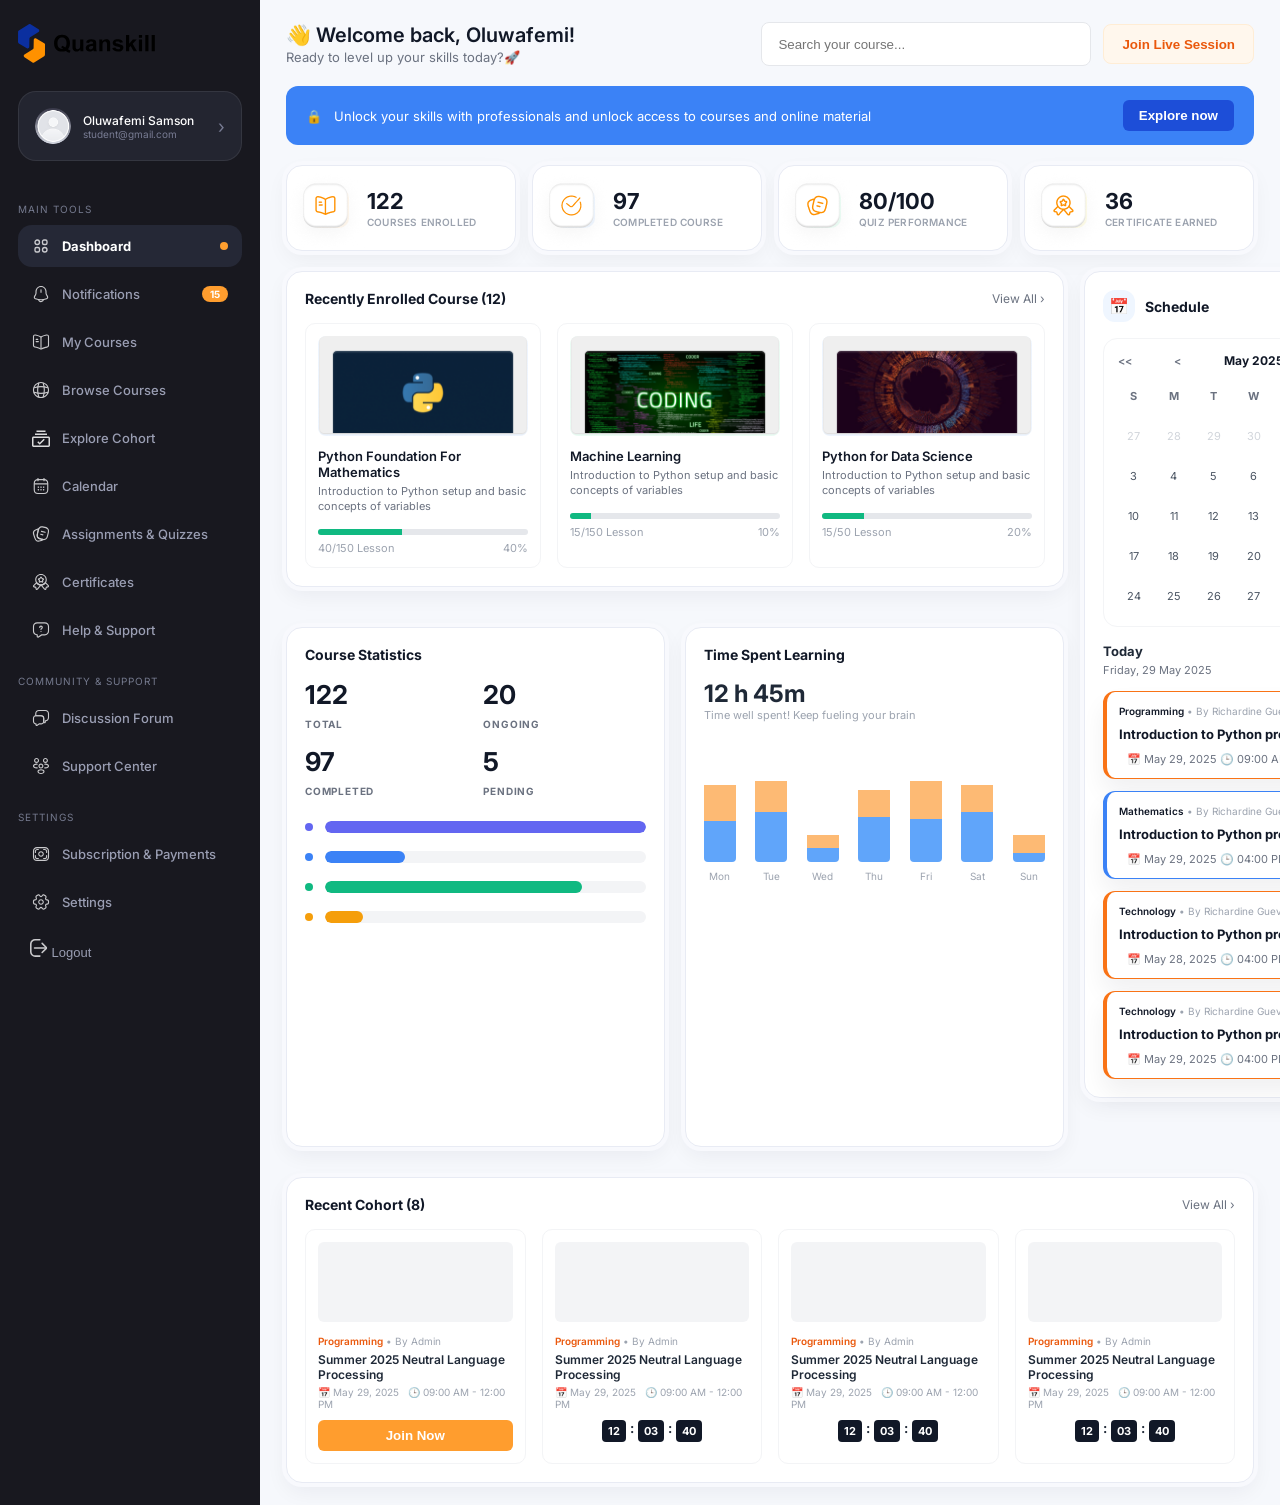
==== index.html @ ac705df4 "Rename dashboard.html to index.html" ====
<!DOCTYPE html>
<html lang="en">
<head>
    <meta charset="UTF-8">
    <meta name="viewport" content="width=device-width, initial-scale=1.0">
    <title>Quanskill Dashboard</title>
    <link rel="stylesheet" href="css/dashboard.css">
    <link href="https://fonts.googleapis.com/css2?family=Inter:wght@300;400;500;600;700&display=swap" rel="stylesheet">
</head>
<body>
<div class="app">
    <div class="dashboard">
        <aside class="sidebar">
    <div class="logo">
                <img src="images/logo.svg" alt="Quanskill logo" class="logo-img">
    </div>

    <div class="profile">
                <img src="images/avatar.png" alt="Profile" class="avatar-fallback">
        <div class="profile-info">
            <h4>Oluwafemi Samson</h4>
                    <span>student@gmail.com</span>
        </div>
                <span class="profile-arrow">›</span>
    </div>

        <p class="menu-title">MAIN TOOLS</p>
            <nav class="nav-section">
                <ul>
                    <li class="menu-item active">
                        <div class="menu-item-left">
                            <img src="images/dashboard-icon.svg" alt="" class="menu-icon">
                            <span>Dashboard</span>
                        </div>
                        <span class="dot"></span>
                    </li>
                    <li class="menu-item">
                        <div class="menu-item-left">
                            <img src="images/notifications-icon.svg" alt="" class="menu-icon">
                            <span>Notifications</span>
                        </div>
                        <span class="badge">15</span>
                    </li>
                    <li class="menu-item">
                        <div class="menu-item-left">
                            <img src="images/courses-icon.svg" alt="" class="menu-icon">
                            <span>My Courses</span>
                        </div>
                    </li>
                    <li class="menu-item">
                        <div class="menu-item-left">
                            <img src="images/browse-icon.svg" alt="" class="menu-icon">
                            <span>Browse Courses</span>
                        </div>
                    </li>
                    <li class="menu-item">
                        <div class="menu-item-left">
                            <img src="images/cohort-icon.svg" alt="" class="menu-icon">
                            <span>Explore Cohort</span>
                        </div>
                    </li>
                    <li class="menu-item">
                        <div class="menu-item-left">
                            <img src="images/calendar-icon.svg" alt="" class="menu-icon">
                            <span>Calendar</span>
                        </div>
                    </li>
                    <li class="menu-item">
                        <div class="menu-item-left">
                            <img src="images/assignments-icon.svg" alt="" class="menu-icon">
                            <span>Assignments &amp; Quizzes</span>
                        </div>
                    </li>
                    <li class="menu-item">
                        <div class="menu-item-left">
                            <img src="images/certificates-icon.svg" alt="" class="menu-icon">
                            <span>Certificates</span>
                        </div>
                    </li>
                    <li class="menu-item">
                        <div class="menu-item-left">
                            <img src="images/help-icon.svg" alt="" class="menu-icon">
                            <span>Help &amp; Support</span>
                        </div>
                    </li>
                </ul>
            </nav>

        <p class="menu-title">COMMUNITY &amp; SUPPORT</p>
            <nav class="nav-section">
                <ul>
                    <li class="menu-item">
                        <div class="menu-item-left">
                            <img src="images/forum-icon.svg" alt="" class="menu-icon">
                            <span>Discussion Forum</span>
                        </div>
                    </li>
                    <li class="menu-item">
                        <div class="menu-item-left">
                            <img src="images/support-icon.svg" alt="" class="menu-icon">
                            <span>Support Center</span>
                        </div>
                    </li>
                </ul>
            </nav>

        <p class="menu-title">SETTINGS</p>
            <nav class="nav-section">
                <ul>
                    <li class="menu-item">
                        <div class="menu-item-left">
                            <img src="images/payments-icon.svg" alt="" class="menu-icon">
                            <span>Subscription &amp; Payments</span>
                        </div>
                    </li>
                    <li class="menu-item">
                        <div class="menu-item-left">
                            <img src="images/settings-icon.svg" alt="" class="menu-icon">
                            <span>Settings</span>
                        </div>
                    </li>
                </ul>
                 <button class="logout">
                    <img src="images/logout-icon.svg" alt="" class="menu-icon">
                    Logout</button>
    </nav>

           
</aside>

        <main class="main-content">
            <header class="header">
                <div class="welcome">
                    <h2>👋 Welcome back, Oluwafemi!</h2>
                    <p>Ready to level up your skills today?🚀</p>
                </div>
                <div class="header-actions">
                    <div class="search-container">
                        <i class="bi bi-search"></i>
                        <input type="text" placeholder="Search your course..." class="search">
                    </div>
                    <button class="live-btn">Join Live Session</button>
                </div>
            </header>

            <div class="promo-banner">
                <div class="promo-left">
                    <span class="lock-icon">🔒</span>
                    <p>Unlock your skills with professionals and unlock access to courses and online material</p>
                </div>
                <button class="explore-btn">Explore now</button>
            </div>

            <div class="metrics-grid">
                <div class="metric-card">
                    <div class="metric-icon orange-bg">
                        <img src="images/courses_enrolled.png" alt="Courses">
                    </div>
                    <div class="metric-info">
                        <h3>122</h3>
                        <p>COURSES ENROLLED</p>
                    </div>
                </div>
                <div class="metric-card">
                    <div class="metric-icon blue-bg">
                        <img src="images/completed_courses.png" alt="Completed Courses">
                    </div>
                    <div class="metric-info">
                        <h3>97</h3>
                        <p>COMPLETED COURSE</p>
                    </div>
                </div>
                <div class="metric-card">
                    <div class="metric-icon green-bg">
                        <img src="images/quiz_performance.png" alt="Quiz Performance">
                    </div>
                    <div class="metric-info">
                        <h3>80/100</h3>
                        <p>QUIZ PERFORMANCE</p>
                    </div>
                </div>
                <div class="metric-card">
                    <div class="metric-icon yellow-bg">
                        <img src="images/certificate_earned.png" alt="Certificate Earned">
                    </div>
                    <div class="metric-info">
                        <h3>36</h3>
                        <p>CERTIFICATE EARNED</p>
                    </div>
                </div>
            </div>

            <div class="workspace-layout">
                <div class="workspace-left">
                    
                    <div class="card recent-courses">
                        <div class="card-header">
                            <h3>Recently Enrolled Course (12)</h3>
                            <a href="#" class="view-all">View All ›</a>
                        </div>
                        <div class="courses-grid">
                            <div class="course-item">
                                <img src="images/python.png" alt="Python" class="course-thumb python-bg">
                                <h4>Python Foundation For Mathematics</h4>
                                <p>Introduction to Python setup and basic concepts of variables</p>
                                <div class="progress-container">
                                    <div class="progress-bar-track"><div class="progress-fill" style="width: 40%"></div></div>
                                    <div class="progress-text"><span>40/150 Lesson</span><span>40%</span></div>
                                </div>
                            </div>
                            <div class="course-item">
                                <img src="images/coding.png" alt="Machine Learning" class="course-thumb ml-bg">
                                <h4>Machine Learning</h4>
                                <p>Introduction to Python setup and basic concepts of variables</p>
                                <div class="progress-container">
                                    <div class="progress-bar-track"><div class="progress-fill" style="width: 10%"></div></div>
                                    <div class="progress-text"><span>15/150 Lesson</span><span>10%</span></div>
                                </div>
                            </div>
                            <div class="course-item">
                                <img src="images/wave.png" alt="Python" class="course-thumb python-bg">
                                <h4>Python for Data Science</h4>
                                <p>Introduction to Python setup and basic concepts of variables</p>
                                <div class="progress-container">
                                    <div class="progress-bar-track"><div class="progress-fill" style="width: 20%"></div></div>
                                    <div class="progress-text"><span>15/50 Lesson</span><span>20%</span></div>
                                </div>
                            </div>
                        </div>
                    </div>

                    <div class="analytics-grid">
                        <div class="card stat-card">
                            <div class="card-header"><h3>Course Statistics</h3></div>
                            <div class="stat-split">
                                <div><span class="num-big">122</span><span class="lbl-small">TOTAL</span></div>
                                <div><span class="num-big">20</span><span class="lbl-small">ONGOING</span></div>
                                <div><span class="num-big">97</span><span class="lbl-small">COMPLETED</span></div>
                                <div><span class="num-big">5</span><span class="lbl-small">PENDING</span></div>
                            </div>
                            <div class="graph-bars">
                                <div class="graph-row"><span class="dot-ind total-dot"></span><div class="bar-track"><div class="bar-fill total-bar" style="width: 100%"></div></div></div>
                                <div class="graph-row"><span class="dot-ind ongoing-dot"></span><div class="bar-track"><div class="bar-fill ongoing-bar" style="width: 25%"></div></div></div>
                                <div class="graph-row"><span class="dot-ind completed-dot"></span><div class="bar-track"><div class="bar-fill completed-bar" style="width: 80%"></div></div></div>
                                <div class="graph-row"><span class="dot-ind pending-dot"></span><div class="bar-track"><div class="bar-fill pending-bar" style="width: 12%"></div></div></div>
                            </div>
                        </div>

                        <div class="card time-card">
                            <div class="card-header"><h3>Time Spent Learning</h3></div>
                            <div class="time-summary">
                                <h2>12 h 45m</h2>
                                <p>Time well spent! Keep fueling your brain</p>
                            </div>
                            <div class="bar-chart">
                                <div class="chart-col"><div class="bar-stacked"><div class="top-val" style="height:40%"></div><div class="base-val" style="height:45%"></div></div><span>Mon</span></div>
                                <div class="chart-col"><div class="bar-stacked"><div class="top-val" style="height:35%"></div><div class="base-val" style="height:55%"></div></div><span>Tue</span></div>
                                <div class="chart-col"><div class="bar-stacked"><div class="top-val" style="height:15%"></div><div class="base-val" style="height:15%"></div></div><span>Wed</span></div>
                                <div class="chart-col"><div class="bar-stacked"><div class="top-val" style="height:30%"></div><div class="base-val" style="height:50%"></div></div><span>Thu</span></div>
                                <div class="chart-col"><div class="bar-stacked"><div class="top-val" style="height:42%"></div><div class="base-val" style="height:48%"></div></div><span>Fri</span></div>
                                <div class="chart-col"><div class="bar-stacked"><div class="top-val" style="height:30%"></div><div class="base-val" style="height:55%"></div></div><span>Sat</span></div>
                                <div class="chart-col"><div class="bar-stacked"><div class="top-val" style="height:20%"></div><div class="base-val" style="height:10%"></div></div><span>Sun</span></div>
                            </div>
                        </div>
                    </div>

                </div>

                <aside class="workspace-right">
                    <div class="card schedule-card">
                        <div class="card-header">
                            <div class="section-title">
                                <span class="section-icon">📅</span>
                                <h3>Schedule</h3>
                            </div>
                        </div>
                        
                        <div class="mini-calendar">
                            <div class="cal-header">
                                <span>&lt;&lt;</span><span>&lt;</span>
                                <strong>May 2025</strong>
                                <span>&gt;</span><span>&gt;&gt;</span>
                            </div>
                            <div class="cal-days">
                                <span>S</span><span>M</span><span>T</span><span>W</span><span>T</span><span>F</span><span>S</span>
                                <span class="muted">27</span><span class="muted">28</span><span class="muted">29</span><span class="muted">30</span><span class="muted">31</span><span>1</span><span>2</span>
                                <span>3</span><span>4</span><span>5</span><span>6</span><span>7</span><span>8</span><span>9</span>
                                <span>10</span><span>11</span><span>12</span><span>13</span><span>14</span><span>15</span><span>16</span>
                                <span>17</span><span>18</span><span>19</span><span>20</span><span>21</span><span>22</span><span>23</span>
                                <span>24</span><span>25</span><span>26</span><span>27</span><span class="active-day">28</span><span class="highlight-day">29</span><span>30</span>
                            </div>
                        </div>

                        <div class="today-title">
                            <h4>Today</h4>
                            <p>Friday, 29 May 2025</p>
                        </div>

                        <div class="schedule-list">
                            <div class="schedule-item-card border-orange">
                                <div class="item-meta"><span>Programming</span> • By Richardine Gueva</div>
                                <h5>Introduction to Python programming</h5>
                                <div class="time-meta">📅 May 29, 2025  🕒 09:00 AM - 12:00 PM</div>
                            </div>
                            <div class="schedule-item-card border-blue">
                                <div class="item-meta"><span>Mathematics</span> • By Richardine Gueva</div>
                                <h5>Introduction to Python programming</h5>
                                <div class="time-meta">📅 May 29, 2025  🕒 04:00 PM - 06:00 PM</div>
                            </div>
                            <div class="schedule-item-card border-orange">
                                <div class="item-meta"><span>Technology</span> • By Richardine Gueva</div>
                                <h5>Introduction to Python programming</h5>
                                <div class="time-meta">📅 May 28, 2025  🕒 04:00 PM - 06:00 PM</div>
                            </div>
                            <div class="schedule-item-card border-orange">
                                <div class="item-meta"><span>Technology</span> • By Richardine Gueva</div>
                                <h5>Introduction to Python programming</h5>
                                <div class="time-meta">📅 May 29, 2025  🕒 04:00 PM - 06:00 PM</div>
                            </div>
                        </div>

                    </div>
                </aside>
            </div>

            <div class="card cohorts-section">
                <div class="card-header">
                    <h3>Recent Cohort (8)</h3>
                    <a href="#" class="view-all">View All ›</a>
                </div>
                <div class="cohorts-grid">
                    <div class="cohort-card">
                        <div class="cohort-thumb"></div>
                        <div class="cohort-info">
                            <span class="tag">Programming</span><span class="author"> • By Admin</span>
                            <h4>Summer 2025 Neutral Language Processing</h4>
                            <p>📅 May 29, 2025 &nbsp; 🕒 09:00 AM - 12:00 PM</p>
                        </div>
                        <button class="join-now-btn">Join Now</button>
                    </div>
                    <div class="cohort-card">
                        <div class="cohort-thumb"></div>
                        <div class="cohort-info">
                            <span class="tag">Programming</span><span class="author"> • By Admin</span>
                            <h4>Summer 2025 Neutral Language Processing</h4>
                            <p>📅 May 29, 2025 &nbsp; 🕒 09:00 AM - 12:00 PM</p>
                        </div>
                        <div class="countdown-timer"><span>12</span>:<span>03</span>:<span>40</span></div>
                    </div>
                    <div class="cohort-card">
                        <div class="cohort-thumb"></div>
                        <div class="cohort-info">
                            <span class="tag">Programming</span><span class="author"> • By Admin</span>
                            <h4>Summer 2025 Neutral Language Processing</h4>
                            <p>📅 May 29, 2025 &nbsp; 🕒 09:00 AM - 12:00 PM</p>
                        </div>
                        <div class="countdown-timer"><span>12</span>:<span>03</span>:<span>40</span></div>
                    </div>
                    <div class="cohort-card">
                        <div class="cohort-thumb"></div>
                        <div class="cohort-info">
                            <span class="tag">Programming</span><span class="author"> • By Admin</span>
                            <h4>Summer 2025 Neutral Language Processing</h4>
                            <p>📅 May 29, 2025 &nbsp; 🕒 09:00 AM - 12:00 PM</p>
                        </div>
                        <div class="countdown-timer"><span>12</span>:<span>03</span>:<span>40</span></div>
                    </div>
                </div>
            </div>

        </main>
    </div>
</div>
</body>
</html>
---- css/dashboard.css ----
* {
    margin: 0;
    padding: 0;
    box-sizing: border-box;
}

body {
    font-family: 'Inter', sans-serif;
    background:#F5F7FC;
    color: #1F2937;
    font-size: 13px;
}

.dashboard {
    width: 100%;
    max-width: 1700px;
    display: flex;
    background: #FFFFFF;
    overflow: hidden;
    box-shadow: 0 20px 60px rgba(17,24,39,.06);
}

.sidebar{

    width:260px;
    background:#18181F;
    min-height:calc(100vh - 60px);
    padding: 24px 18px 20px;
    display: flex;
    flex-direction: column;
}

.logo {
    display: flex;
    align-items: center;
    gap: 12px;
    margin-bottom: 28px;
}

.logo-icon {
    width: 28px;
    height: 28px;
    background: linear-gradient(135deg, #FF9D2E, #3456E8);
    border-radius: 8px;
}

.logo h2 {
    color: #FFF;
    font-size: 18px;
    font-weight: 700;
}

.profile {
    display: flex;
    align-items: center;
    gap: 12px;
    background:#232530;
    border:1px solid rgba(255,255,255,.08);
    border-radius:18px;
    padding:16px;
    margin-bottom: 24px;
}

.avatar-fallback {
    width: 36px;
    height: 36px;
    border-radius: 50%;
    background: #3A3A4A;
}

.profile-info {
    flex: 1;
    overflow: hidden;
}

.profile-info h4 {
    color: #FFF;
    font-size: 12px;
    font-weight: 500;
    white-space: nowrap;
    overflow: hidden;
    text-overflow: ellipsis;
}

.profile-info span {
    color: #787C93;
    font-size: 10px;
    display: block;
}

.profile-arrow {
    color: #787C93;
    font-size: 18px;
}

.menu-title{

    font-size:10px;

    letter-spacing:1px;

    color:#74798D;

    margin:18px 0 10px;

}

nav ul {
    list-style: none;
    padding: 0;
    margin: 0;
}

.menu-item {
    display: flex;
    align-items: center;
    justify-content: space-between;
    gap: 12px;
    padding: 12px 14px;
    border-radius: 14px;
    color: #9A9EB3;
    cursor: pointer;
    transition: all 0.2s ease;
    margin-bottom: 6px;
    font-weight: 500;
}

.menu-item-left {
    display: flex;
    align-items: center;
    gap: 12px;
}

.menu-icon {
    width: 18px;
    height: 18px;
    display: inline-flex;
    object-fit: contain;
    opacity: 0.85;
}

.menu-item:hover {
    background: #1E1E27;
    color: #FFF;
}

.menu-item.active {
    background:#252836;
    color:#fff;
    font-weight: 700;
}

.dot{
    width:8px;
    height:8px;
    border-radius:50%;
    background:#FF9F2F;
}

.badge {
    background: #FF9D2E;
    color: #FFF;
    font-size: 10px;
    font-weight: 700;
    padding: 2px 8px;
    border-radius: 10px;
}

.logout {
    margin-top: auto;
    height: 40px;
    background: none;
    border: none;
    color: #9A9EB3;
    text-align: left;
    padding: 0 12px;
    font-size: 13px;
    cursor: pointer;
}

.main-content {
    flex: 1;
    background:#F6F8FC;
    padding: 22px 26px;
    display: flex;
    flex-direction: column;
    gap: 20px;
    overflow-y: auto;
}

.header {
    display: flex;
    justify-content: space-between;
    align-items: center;
}

.welcome h2 {
    font-size: 20px;
    font-weight: 600;
    color: #111827;
}

.welcome p {
    color: #6B7280;
    font-size: 13px;
    margin-top: 2px;
}

.header-actions {
    display: flex;
    align-items: center;
    gap: 12px;
}

.search {
    width: 330px;
    height: 44px;
    border: 1px solid #E5E7EB;
    border-radius: 8px;
    padding: 0 16px;
    background: #FFF;
    outline: none;
}

.live-btn {
    height: 40px;
    padding: 0 18px;
    background: #FFF7ED;
    border: 1px solid #FFEDD5;
    color: #EA580C;
    border-radius: 8px;
    font-weight: 600;
    cursor: pointer;
}

/* PROMOTION BANNER */
.promo-banner {
    background: #3B82F6;
    border-radius: 12px;
    padding: 14px 20px;
    display: flex;
    justify-content: space-between;
    align-items: center;
    color: #FFF;
}

.promo-left {
    display: flex;
    align-items: center;
    gap: 12px;
}

.explore-btn {
    background: #1D4ED8;
    color: white;
    border: none;
    padding: 8px 16px;
    border-radius: 6px;
    font-weight: 600;
    cursor: pointer;
}

.metrics-grid {
    display: grid;
    grid-template-columns: repeat(4, 1fr);
    gap: 16px;
}

.metric-card{

    background:white;

    border:1px solid #E8EBF4;

    border-radius:16px;

    padding:22px;

    display:flex;

    align-items:center;

    gap:18px;

    box-shadow:
        0 0 0 4px #F8F9FD,
        0 8px 22px rgba(0,0,0,.05);

}

.metric-icon {
    width: 40px;
    height: 40px;
    border-radius: 10px;
    display: flex;
    align-items: center;
    justify-content: center;
    font-size: 18px;
}

.orange-bg { background: #FFF7ED; color: #EA580C; }
.blue-bg { background: #EFF6FF; color: #1D4ED8; }
.green-bg { background: #ECFDF5; color: #059669; }
.yellow-bg { background: #FEFCE8; color: #CA8A04; }

.metric-info h3 {
    font-size: 22px;
    font-weight: 700;
    color: #111827;
}

.metric-info p {
    font-size: 10px;
    font-weight: 600;
    color: #9CA3AF;
    letter-spacing: 0.02em;
    margin-top: 2px;
}

/* CENTRAL CORE WORKSPACE MASONRY GRID */
.workspace-layout {
    display: grid;
    grid-template-columns: 1fr 340px;
    gap: 20px;
}

.workspace-left {
    display: flex;
    flex-direction: column;
    gap: 20px;
}

.card{
    background:#fff;
    border:1px solid #E8EBF4;
    border-radius:16px;

    padding:18px;

    box-shadow:
        0 0 0 4px #F8F9FD,
        0 8px 22px rgba(20,20,43,.06);

    transition:.25s;
}

.card-header {
    display: flex;
    justify-content: space-between;
    align-items: center;
    margin-bottom: 16px;
}

.card-header h3 {
    font-size: 14px;
    font-weight: 700;
    color: #111827;
}

.section-title {
    display: flex;
    align-items: center;
    gap: 10px;
}

.section-icon {
    width: 32px;
    height: 32px;
    display: inline-flex;
    align-items: center;
    justify-content: center;
    font-size: 16px;
    background: #EFF6FF;
    color: #1D4ED8;
    border-radius: 12px;
}

.view-all {
    color: #6B7280;
    text-decoration: none;
    font-size: 12px;
}

/* ENROLLED RECENT COURSE GRID */
.courses-grid {
    display: grid;
    grid-template-columns: repeat(3, 1fr);
    gap: 16px;
}

.course-item {
    border: 1px solid #F3F4F6;
    border-radius: 10px;
    padding: 12px;
}

.course-thumb {
    height: 100px;
    border-radius: 8px;
    margin-bottom: 12px;
    display: flex;
    align-items: center;
    justify-content: center;
    font-size: 28px;
}

.python-bg { background: #EFF6FF; }
.ml-bg { background: #ECFDF5; }
.ds-bg { background: #FFF1F2; }

.course-item h4 {
    font-size: 13px;
    font-weight: 600;
    color: #111827;
    margin-bottom: 4px;
}

.course-item p {
    font-size: 11px;
    color: #6B7280;
    line-height: 1.4;
    margin-bottom: 14px;
}

.progress-bar-track {
    height: 6px;
    background: #E5E7EB;
    border-radius: 3px;
    overflow: hidden;
    margin-bottom: 6px;
}

.progress-fill {
    height: 100%;
    background: #10B981;
}

.progress-text {
    display: flex;
    justify-content: space-between;
    font-size: 11px;
    color: #9CA3AF;
}

.analytics-grid{

    display:grid;

    grid-template-columns:1fr 1fr;

    gap:20px;

    margin-top:20px;

    align-items: stretch;

    min-height: 520px;

}

.stat-card,
.time-card{

    min-height:100%;

    height:100%;

    display: flex;

    flex-direction: column;

}

.stat-split {
    display: grid;
    grid-template-columns: repeat(2, minmax(0, 1fr));
    gap: 16px;
    margin-bottom: 24px;
}

.stat-split > div {
    display: flex;
    flex-direction: column;
    gap: 8px;
}

.num-big {
    display: block;
    font-size: 26px;
    font-weight: 700;
    color: #111827;
}

.lbl-small {
    font-size: 10px;
    color: #6B7280;
    font-weight: 700;
    letter-spacing: 0.08em;
    text-transform: uppercase;
}

.graph-bars {
    display: flex;
    flex-direction: column;
    gap: 18px;
}

.graph-row {
    display: grid;
    grid-template-columns: auto 1fr;
    align-items: center;
    gap: 12px;
}

.bar-track {
    flex: 1;
    height: 14px;
    background: #F3F4F6;
    border-radius: 6px;
    overflow: hidden;
}

.time-summary {
    margin-bottom: 24px;
}

.bar-chart {
    display: grid;
    grid-template-columns: repeat(7, minmax(0, 1fr));
    gap: 12px;
    align-items: end;
    height: 120px;
    padding-top: 10px;
}

.chart-col {
    display: flex;
    flex-direction: column;
    align-items: center;
    gap: 10px;
    width: 100%;
    max-width: 46px;
}

.graph-row {
    display: flex;
    align-items: center;
    gap: 12px;
}

.dot-ind {
    width: 8px;
    height: 8px;
    border-radius: 50%;
}

.total-dot { background: #6366F1; }
.ongoing-dot { background: #3B82F6; }
.completed-dot { background: #10B981; }
.pending-dot { background: #F59E0B; }

.bar-track {
    flex: 1;
    height: 12px;
    background: #F3F4F6;
    border-radius: 6px;
    overflow: hidden;
}

.bar-fill { height: 100%; border-radius: 6px; }
.total-bar { background: #6366F1; }
.ongoing-bar { background: #3B82F6; }
.completed-bar { background: #10B981; }
.pending-bar { background: #F59E0B; }

/* TIME SPENT HISTOGRAM BAR GRAPH */
.time-summary h2 {
    font-size: 24px;
    font-weight: 700;
}

.time-summary p {
    color: #9CA3AF;
    font-size: 11px;
    margin-bottom: 16px;
}

.bar-chart {
    display: flex;
    justify-content: space-between;
    align-items: flex-end;
    height: 120px;
    padding-top: 10px;
}

.chart-col {
    display: flex;
    flex-direction: column;
    align-items: center;
    gap: 8px;
    width: 32px;
}

.bar-stacked {
    width: 100%;
    height: 90px;
    display: flex;
    flex-direction: column;
    justify-content: flex-end;
    border-radius: 4px;
    overflow: hidden;
}

.top-val { background: #FDBA74; }
.base-val { background: #60A5FA; }

.chart-col span {
    font-size: 10px;
    color: #9CA3AF;
}

.mini-calendar {
    border: 1px solid #F3F4F6;
    border-radius: 14px;
    padding: 14px;
    margin-bottom: 16px;
    background: #FFFFFF;
}

.cal-header {
    display: flex;
    justify-content: space-between;
    align-items: center;
    font-size: 11px;
    color: #4B5563;
    margin-bottom: 12px;
}

.cal-header span {
    cursor: pointer;
    color: #6B7280;
    font-weight: 600;
}

.cal-header strong {
    font-size: 12px;
    color: #111827;
}

.cal-days {
    display: grid;
    grid-template-columns: repeat(7, minmax(0, 1fr));
    gap: 8px;
    text-align: center;
    font-size: 11px;
}

.cal-days span {
    min-height: 32px;
    display: inline-flex;
    align-items: center;
    justify-content: center;
    border-radius: 10px;
    color: #4B5563;
    padding: 6px 0;
    background: transparent;
}

.cal-days span:nth-child(-n+7) {
    font-weight: 700;
    color: #6B7280;
}

.cal-days .muted {
    color: #D1D5DB;
}

.active-day {
    background: #EFF6FF;
    color: #1D4ED8;
    border-radius: 50%;
    font-weight: 700;
}

.highlight-day {
    background: #10B981;
    color: #FFFFFF !important;
    border-radius: 50%;
    font-weight: 700;
}

.today-title {
    margin-bottom: 14px;
}

.today-title h4 { font-size: 13px; font-weight: 700; margin-bottom: 4px; }
.today-title p { font-size: 11px; color: #6B7280; }

.schedule-list {
    display: flex;
    flex-direction: column;
    gap: 12px;
}

.schedule-item-card {
    background: #FFFFFF;
    border:1px solid #FF9E3D;
    border-left: 4px solid #E5E7EB;
    border-radius: 12px;
    padding: 12px;
    box-shadow: 0 14px 25px rgba(15, 23, 42, 0.06);
}

.border-orange { border-color: #F97316; }
.border-blue { border-color: #3B82F6; }

.item-meta {
    font-size: 10px;
    color: #9CA3AF;
    line-height: 1.4;
}

.item-meta span {
    color: #111827;
    font-weight: 600;
}

.schedule-item-card h5 {
    font-size: 13px;
    margin: 8px 0 10px;
    color: #111827;
}

.time-meta {
    font-size: 11px;
    color: #6B7280;
    display: flex;
    flex-wrap: wrap;
    gap: 8px;
    align-items: center;
}

.time-meta::before {
    content: "";
}

/* RECENT COHORTS SECTION */
.cohorts-section {
    margin-top: 10px;
}

.cohorts-grid {
    display: grid;
    grid-template-columns: repeat(4, 1fr);
    gap: 16px;
}

.cohort-card {
    border: 1px solid #F3F4F6;
    border-radius: 10px;
    padding: 12px;
    display: flex;
    flex-direction: column;
    gap: 10px;
}

.cohort-thumb {
    height: 80px;
    background: #F3F4F6;
    border-radius: 6px;
}

.cohort-info .tag {
    font-size: 10px;
    color: #EA580C;
    font-weight: 600;
}

.cohort-info .author { font-size: 10px; color: #9CA3AF; }
.cohort-info h4 { font-size: 12px; font-weight: 600; margin: 4px 0; }
.cohort-info p { font-size: 10px; color: #9CA3AF; }

.join-now-btn {
    background: #FF9D2E;
    color: white;
    border: none;
    padding: 8px;
    border-radius: 6px;
    font-weight: 600;
    cursor: pointer;
}

.countdown-timer {
    display: flex;
    justify-content: center;
    gap: 4px;
    font-weight: 700;
}

.countdown-timer span {
    background: #111827;
    color: white;
    padding: 4px 6px;
    border-radius: 4px;
    font-size: 11px;
}

/* RESPONSIVE MEDIA QUERIES */
@media (max-width: 1200px) {
    .workspace-layout {
        grid-template-columns: 1fr;
    }
    .metrics-grid {
        grid-template-columns: repeat(2, 1fr);
    }
    .cohorts-grid {
        grid-template-columns: repeat(2, 1fr);
    }
}

@media (max-width: 768px) {
    .dashboard {
        flex-direction: column;
    }
    .sidebar {
        width: 100%;
    }
    .courses-grid {
        grid-template-columns: 1fr;
    }
    .analytics-grid {
        grid-template-columns: 1fr;
    }
}
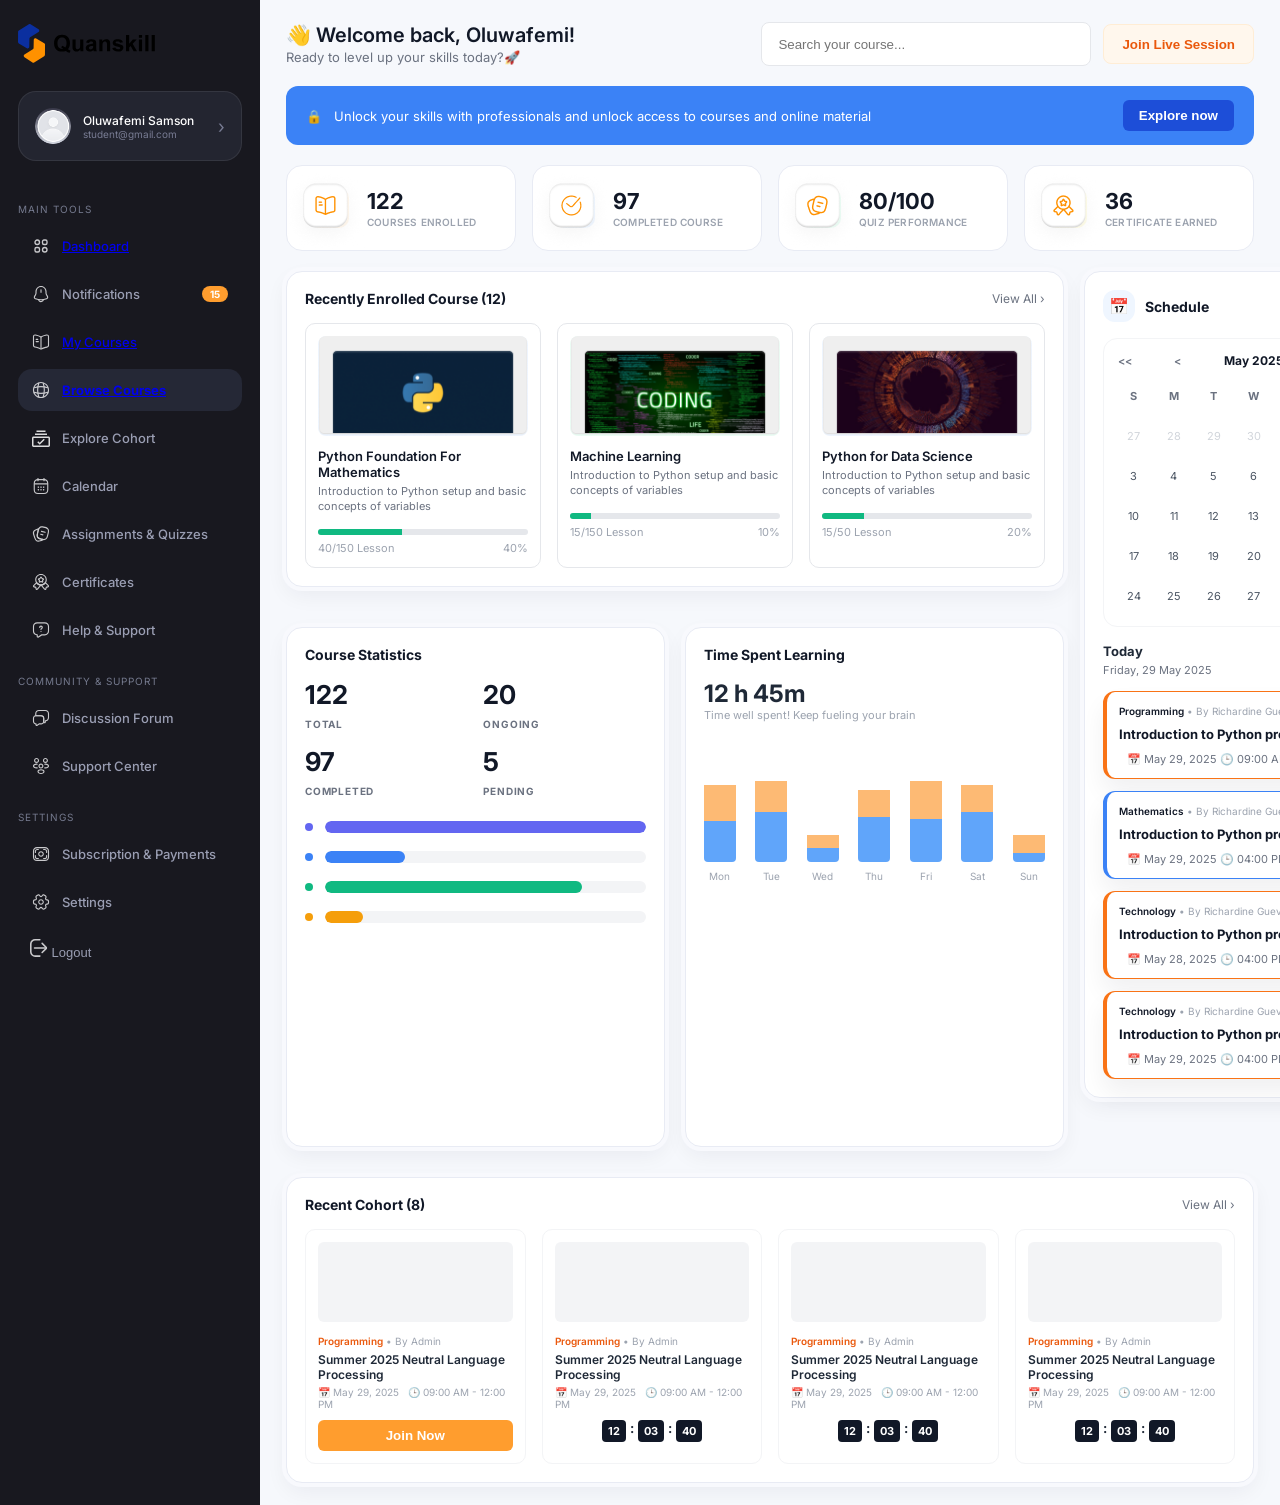
==== commit a1678dd2: "Merge branch 'main' of https://github.com/YhungBoss/Quansk1ll" ====
--- a/index.html
+++ b/index.html
@@ -9,7 +9,7 @@
 </head>
 <body>
 <div class="app">
-    <div class="dashboard">
+        <div class="dashboard">
         <aside class="sidebar">
     <div class="logo">
                 <img src="images/logo.svg" alt="Quanskill logo" class="logo-img">
@@ -27,12 +27,11 @@
         <p class="menu-title">MAIN TOOLS</p>
             <nav class="nav-section">
                 <ul>
-                    <li class="menu-item active">
+                    <li class="menu-item">
                         <div class="menu-item-left">
                             <img src="images/dashboard-icon.svg" alt="" class="menu-icon">
-                            <span>Dashboard</span>
-                        </div>
-                        <span class="dot"></span>
+                            <a href="dashboard.html"><span>Dashboard</span></a>
+                        </div>
                     </li>
                     <li class="menu-item">
                         <div class="menu-item-left">
@@ -44,13 +43,13 @@
                     <li class="menu-item">
                         <div class="menu-item-left">
                             <img src="images/courses-icon.svg" alt="" class="menu-icon">
-                            <span>My Courses</span>
-                        </div>
-                    </li>
-                    <li class="menu-item">
+                            <a href="courses.html"><span>My Courses</span></a>
+                        </div>
+                    </li>
+                    <li class="menu-item active">
                         <div class="menu-item-left">
                             <img src="images/browse-icon.svg" alt="" class="menu-icon">
-                            <span>Browse Courses</span>
+                            <a href="browse_courses.html"><span>Browse Courses</span></a>
                         </div>
                     </li>
                     <li class="menu-item">
@@ -125,7 +124,7 @@
                     Logout</button>
     </nav>
 
-           
+        
 </aside>
 
         <main class="main-content">
--- a/css/dashboard.css
+++ b/css/dashboard.css
@@ -233,7 +233,6 @@
     cursor: pointer;
 }
 
-/* PROMOTION BANNER */
 .promo-banner {
     background: #3B82F6;
     border-radius: 12px;
@@ -267,24 +266,14 @@
 }
 
 .metric-card{
-
     background:white;
-
     border:1px solid #E8EBF4;
-
     border-radius:16px;
-
     padding:22px;
-
     display:flex;
-
     align-items:center;
-
     gap:18px;
-
-    box-shadow:
-        0 0 0 4px #F8F9FD,
-        0 8px 22px rgba(0,0,0,.05);
+    drop-shadow:0 0 0 4px #E4E5E73D 24%;
 
 }
 
@@ -317,7 +306,6 @@
     margin-top: 2px;
 }
 
-/* CENTRAL CORE WORKSPACE MASONRY GRID */
 .workspace-layout {
     display: grid;
     grid-template-columns: 1fr 340px;
@@ -381,7 +369,6 @@
     font-size: 12px;
 }
 
-/* ENROLLED RECENT COURSE GRID */
 .courses-grid {
     display: grid;
     grid-template-columns: repeat(3, 1fr);
@@ -389,7 +376,7 @@
 }
 
 .course-item {
-    border: 1px solid #F3F4F6;
+    border: 1px solid #E5E7EB;
     border-radius: 10px;
     padding: 12px;
 }
@@ -573,7 +560,6 @@
 .completed-bar { background: #10B981; }
 .pending-bar { background: #F59E0B; }
 
-/* TIME SPENT HISTOGRAM BAR GRAPH */
 .time-summary h2 {
     font-size: 24px;
     font-weight: 700;
@@ -744,7 +730,6 @@
     content: "";
 }
 
-/* RECENT COHORTS SECTION */
 .cohorts-section {
     margin-top: 10px;
 }
@@ -805,7 +790,6 @@
     font-size: 11px;
 }
 
-/* RESPONSIVE MEDIA QUERIES */
 @media (max-width: 1200px) {
     .workspace-layout {
         grid-template-columns: 1fr;
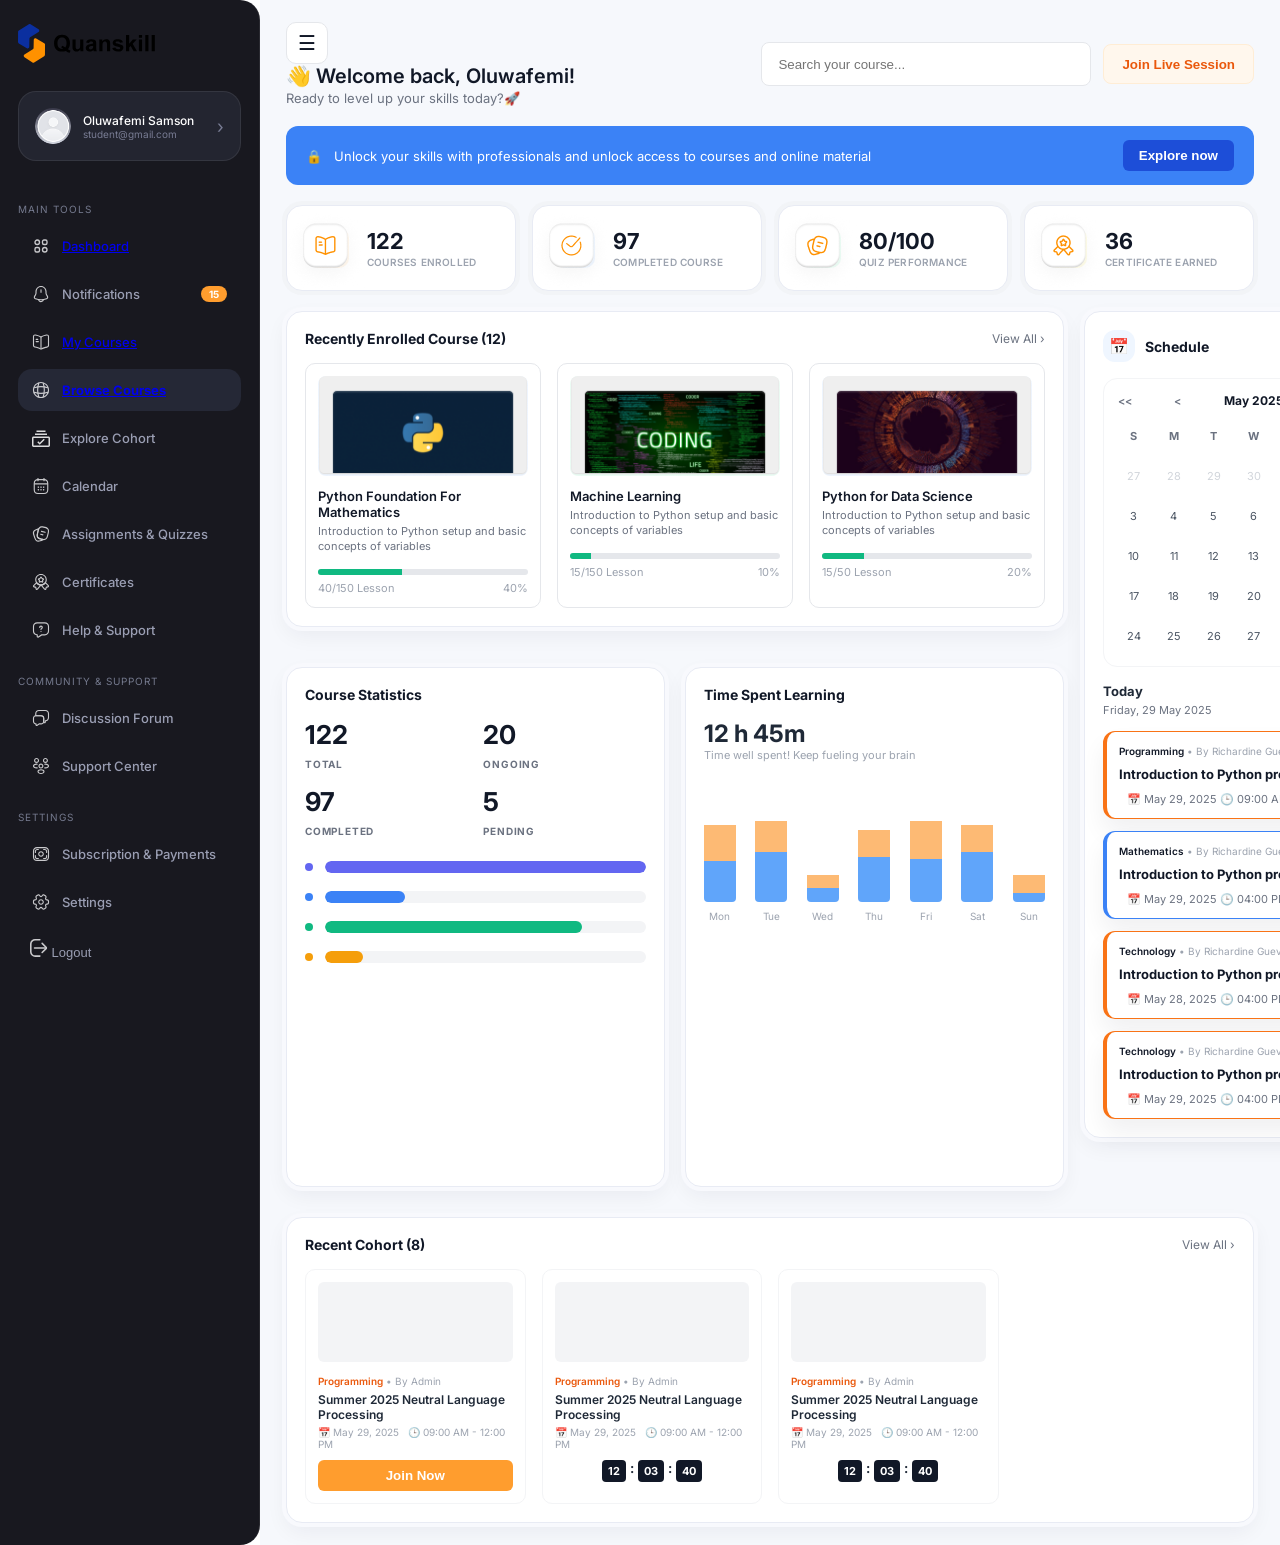
==== commit fef277f0: "Mobile responsiveness" ====
--- a/index.html
+++ b/index.html
@@ -8,8 +8,11 @@
     <link href="https://fonts.googleapis.com/css2?family=Inter:wght@300;400;500;600;700&display=swap" rel="stylesheet">
 </head>
 <body>
+
+
 <div class="app">
         <div class="dashboard">
+        <div class="sidebar-overlay"></div>
         <aside class="sidebar">
     <div class="logo">
                 <img src="images/logo.svg" alt="Quanskill logo" class="logo-img">
@@ -129,9 +132,12 @@
 
         <main class="main-content">
             <header class="header">
-                <div class="welcome">
-                    <h2>👋 Welcome back, Oluwafemi!</h2>
-                    <p>Ready to level up your skills today?🚀</p>
+                <div class="header-title-group">
+                    <button class="mobile-menu-toggle" type="button" aria-label="Open navigation menu" aria-expanded="false">☰</button>
+                    <div class="welcome">
+                        <h2>👋 Welcome back, Oluwafemi!</h2>
+                        <p>Ready to level up your skills today?🚀</p>
+                    </div>
                 </div>
                 <div class="header-actions">
                     <div class="search-container">
@@ -355,20 +361,46 @@
                         </div>
                         <div class="countdown-timer"><span>12</span>:<span>03</span>:<span>40</span></div>
                     </div>
-                    <div class="cohort-card">
-                        <div class="cohort-thumb"></div>
-                        <div class="cohort-info">
-                            <span class="tag">Programming</span><span class="author"> • By Admin</span>
-                            <h4>Summer 2025 Neutral Language Processing</h4>
-                            <p>📅 May 29, 2025 &nbsp; 🕒 09:00 AM - 12:00 PM</p>
-                        </div>
-                        <div class="countdown-timer"><span>12</span>:<span>03</span>:<span>40</span></div>
-                    </div>
+                    
                 </div>
             </div>
 
         </main>
     </div>
 </div>
+<script>
+    const dashboard = document.querySelector('.dashboard');
+    const toggle = document.querySelector('.mobile-menu-toggle');
+    const overlay = document.querySelector('.sidebar-overlay');
+
+    const closeSidebar = () => {
+        dashboard?.classList.remove('is-sidebar-open');
+        toggle?.setAttribute('aria-expanded', 'false');
+    };
+
+    toggle?.addEventListener('click', () => {
+        const isOpen = dashboard?.classList.toggle('is-sidebar-open');
+        toggle?.setAttribute('aria-expanded', isOpen ? 'true' : 'false');
+    });
+
+    overlay?.addEventListener('click', closeSidebar);
+    dashboard?.querySelectorAll('.sidebar a, .sidebar button, .sidebar .menu-item').forEach((element) => {
+        element.addEventListener('click', closeSidebar);
+    });
+
+    document.querySelectorAll('a').forEach((link) => {
+        link.addEventListener('click', () => {
+            document.body.style.opacity = '0';
+            document.body.style.transform = 'translateY(8px)';
+            document.body.style.transition = 'all 0.3s ease';
+        });
+    });
+
+    window.addEventListener('resize', () => {
+        if (window.innerWidth > 900) {
+            closeSidebar();
+        }
+    });
+</script>
 </body>
 </html>
--- a/css/dashboard.css
+++ b/css/dashboard.css
@@ -18,7 +18,39 @@
     background: #FFFFFF;
     overflow: hidden;
     box-shadow: 0 20px 60px rgba(17,24,39,.06);
-}
+    position: relative;
+    min-height: 100vh;
+}
+
+.mobile-menu-toggle {
+    display: inline-flex;
+    align-items: center;
+    justify-content: center;
+    width: 42px;
+    height: 42px;
+    border: 1px solid #E5E7EB;
+    border-radius: 10px;
+    background: #FFF;
+    color: #111827;
+    font-size: 20px;
+    cursor: pointer;
+    flex-shrink: 0;
+}
+
+.sidebar-overlay {
+    display: none;
+}
+
+.main-content {
+    flex: 1;
+    background:#F6F8FC;
+    padding: 22px 26px 28px;
+    display: flex;
+    flex-direction: column;
+    gap: 20px;
+    overflow-y: auto;
+}
+
 
 .sidebar{
 
@@ -28,6 +60,8 @@
     padding: 24px 18px 20px;
     display: flex;
     flex-direction: column;
+    border-right:1px solid rgba(255,255,255,.08);
+    border-radius:0 20px 20px 0;
 }
 
 .logo {
@@ -273,7 +307,7 @@
     display:flex;
     align-items:center;
     gap:18px;
-    drop-shadow:0 0 0 4px #E4E5E73D 24%;
+    box-shadow:0 0 0 4px #E4E5E73D;
 
 }
 
@@ -797,22 +831,82 @@
     .metrics-grid {
         grid-template-columns: repeat(2, 1fr);
     }
-    .cohorts-grid {
+    .courses-grid {
         grid-template-columns: repeat(2, 1fr);
     }
 }
 
-@media (max-width: 768px) {
+@media (max-width: 900px) {
+    body {
+        overflow-x: hidden;
+    }
+
     .dashboard {
         flex-direction: column;
-    }
+        min-height: 100vh;
+        position: relative;
+    }
+
+    .sidebar-overlay {
+        display: block;
+        position: fixed;
+        inset: 0;
+        background: rgba(15, 23, 42, 0.45);
+        opacity: 0;
+        pointer-events: none;
+        transition: opacity 0.25s ease;
+        z-index: 40;
+    }
+
+    .dashboard.is-sidebar-open .sidebar-overlay {
+        opacity: 1;
+        pointer-events: auto;
+    }
+
     .sidebar {
+        position: fixed;
+        top: 0;
+        left: 0;
+        bottom: 0;
+        z-index: 50;
+        transform: translateX(-100%);
+        transition: transform 0.25s ease;
+        min-height: 100vh;
+        box-shadow: 20px 0 40px rgba(0, 0, 0, 0.25);
+    }
+
+    .dashboard.is-sidebar-open .sidebar {
+        transform: translateX(0);
+    }
+
+    .main-content {
+        padding: 18px;
+    }
+
+    .header {
+        flex-direction: column;
+        align-items: flex-start;
+        gap: 12px;
+    }
+
+    .header-actions {
         width: 100%;
-    }
-    .courses-grid {
-        grid-template-columns: 1fr;
-    }
+        flex-wrap: wrap;
+    }
+
+    .search {
+        width: 100%;
+        max-width: none;
+    }
+
+    .promo-banner {
+        flex-direction: column;
+        align-items: flex-start;
+        gap: 10px;
+    }
+
     .analytics-grid {
         grid-template-columns: 1fr;
+        min-height: auto;
     }
 }
